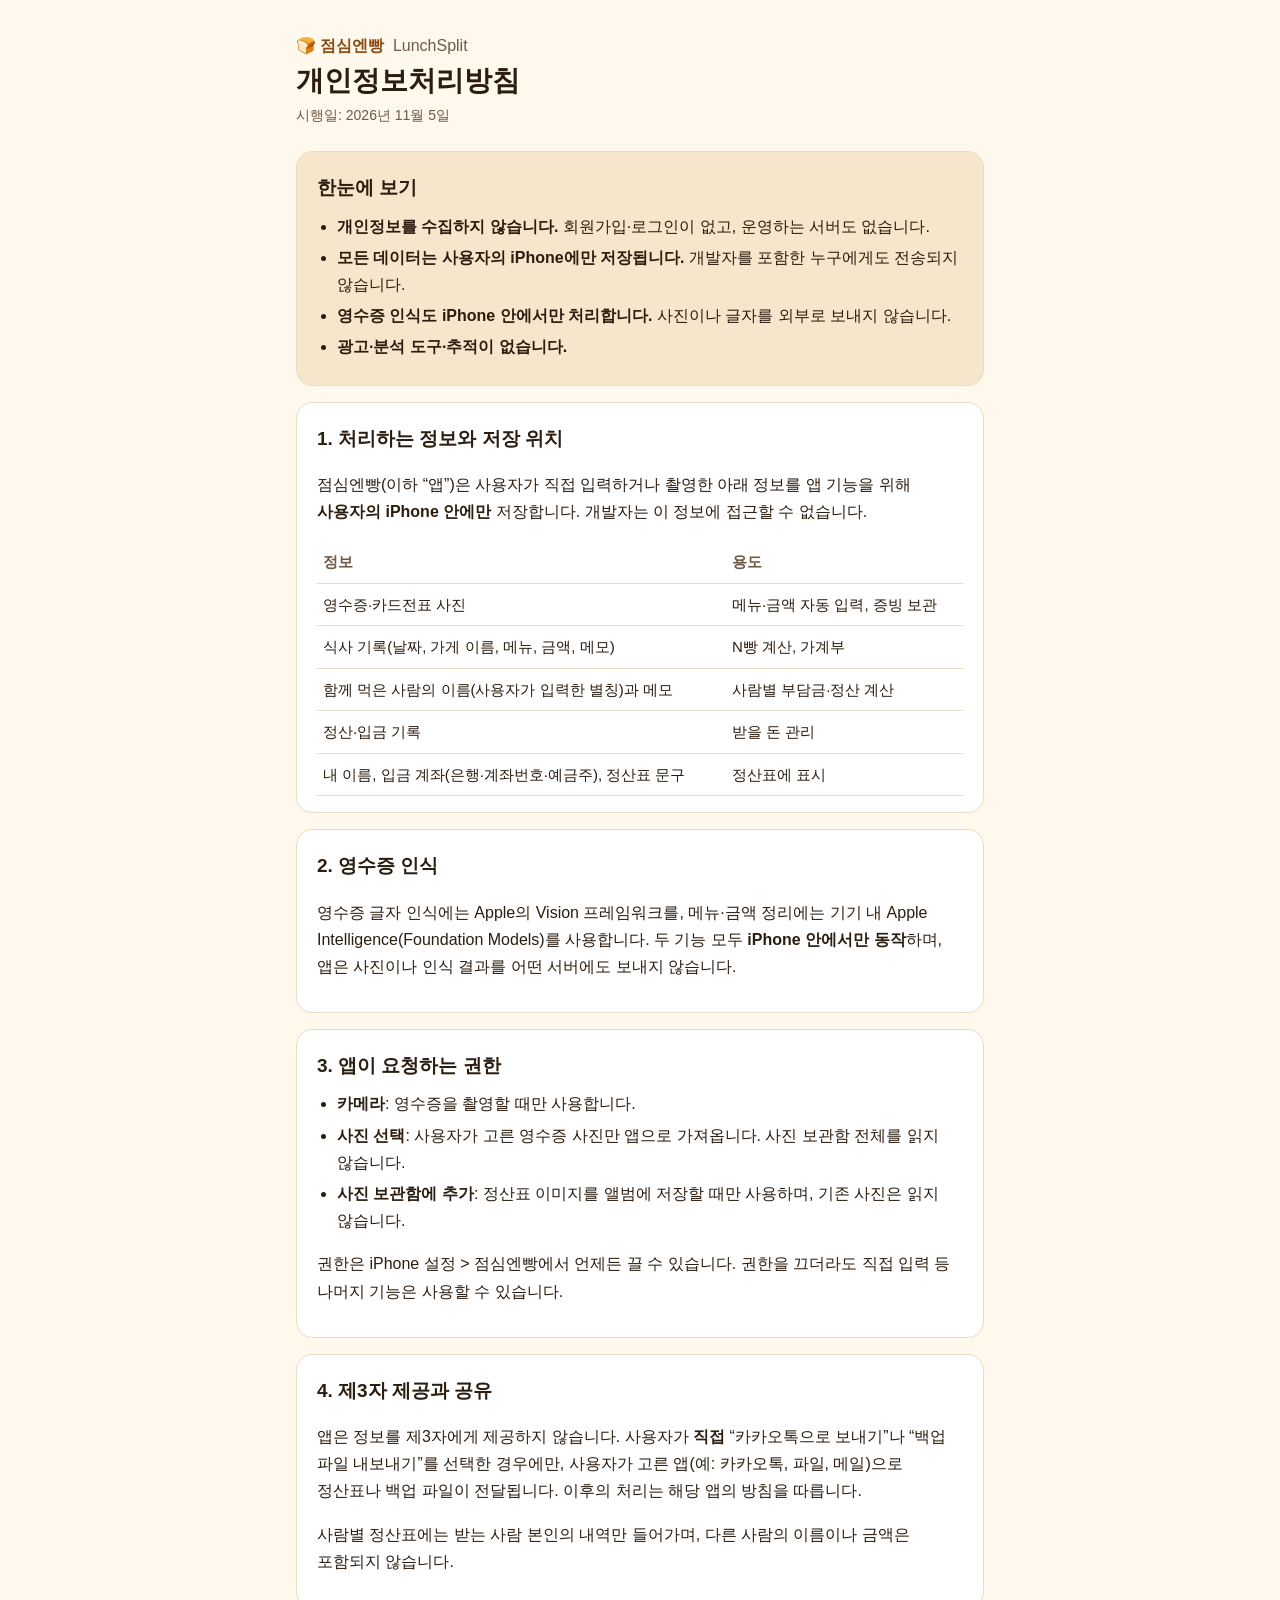
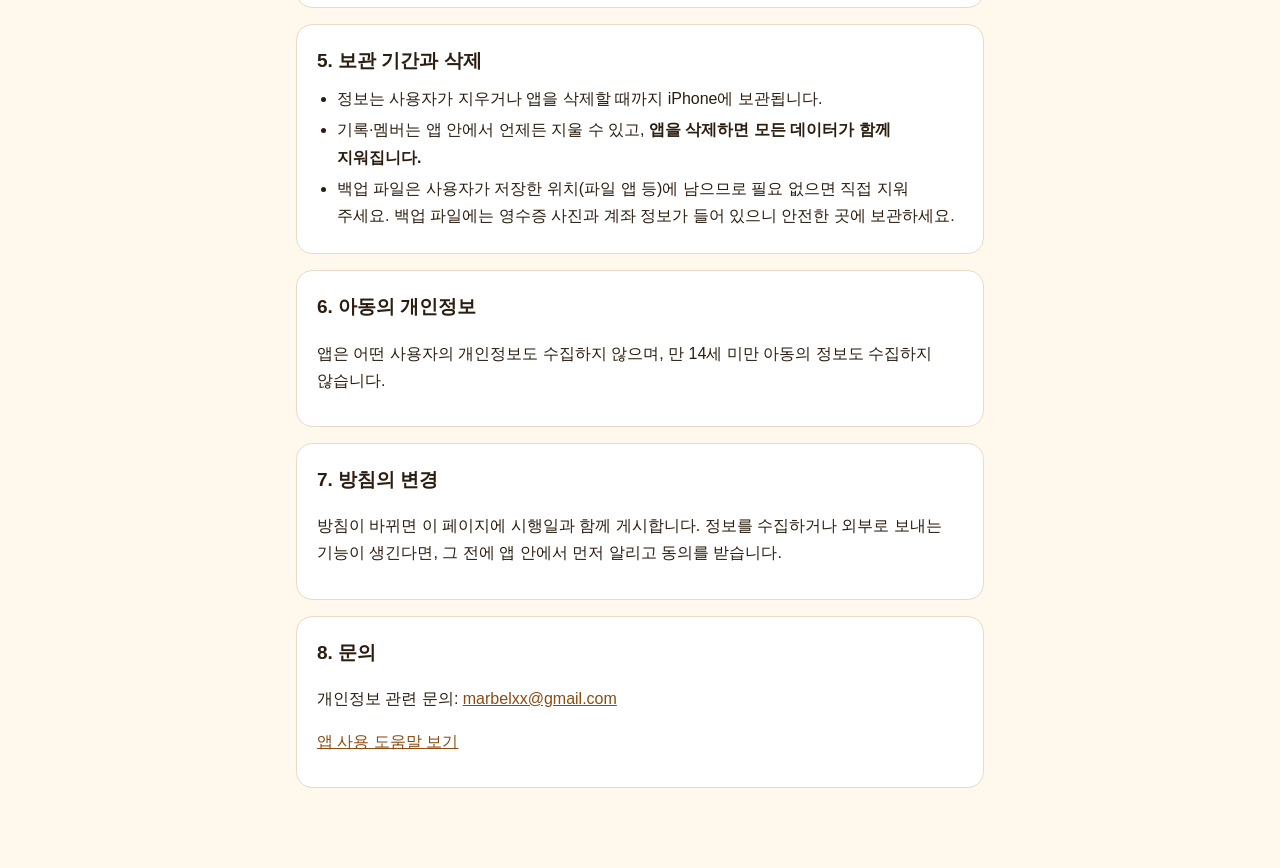
==== index.html @ eba0d2c5 "docs: 점심엔빵 개인정보처리방침·도움말 페이지" ====
<!doctype html>
<html lang="ko">
<head>
  <meta charset="utf-8">
  <meta name="viewport" content="width=device-width, initial-scale=1">
  <title>점심엔빵 개인정보처리방침</title>
  <meta name="description" content="점심엔빵(LunchSplit) iPhone 앱의 개인정보처리방침. 개인정보를 수집하지 않으며 모든 데이터는 사용자의 iPhone에만 저장됩니다.">
  <link rel="stylesheet" href="style.css">
</head>
<body>
  <main>
    <header>
      <p class="app">🍞 점심엔빵 <span>LunchSplit</span></p>
      <h1>개인정보처리방침</h1>
      <p class="meta">시행일: 2026년 11월 5일</p>
    </header>

    <section class="summary">
      <h2>한눈에 보기</h2>
      <ul>
        <li><strong>개인정보를 수집하지 않습니다.</strong> 회원가입·로그인이 없고, 운영하는 서버도 없습니다.</li>
        <li><strong>모든 데이터는 사용자의 iPhone에만 저장됩니다.</strong> 개발자를 포함한 누구에게도 전송되지 않습니다.</li>
        <li><strong>영수증 인식도 iPhone 안에서만 처리합니다.</strong> 사진이나 글자를 외부로 보내지 않습니다.</li>
        <li><strong>광고·분석 도구·추적이 없습니다.</strong></li>
      </ul>
    </section>

    <section>
      <h2>1. 처리하는 정보와 저장 위치</h2>
      <p>점심엔빵(이하 “앱”)은 사용자가 직접 입력하거나 촬영한 아래 정보를 앱 기능을 위해 <strong>사용자의 iPhone 안에만</strong> 저장합니다. 개발자는 이 정보에 접근할 수 없습니다.</p>
      <table>
        <thead><tr><th>정보</th><th>용도</th></tr></thead>
        <tbody>
          <tr><td>영수증·카드전표 사진</td><td>메뉴·금액 자동 입력, 증빙 보관</td></tr>
          <tr><td>식사 기록(날짜, 가게 이름, 메뉴, 금액, 메모)</td><td>N빵 계산, 가계부</td></tr>
          <tr><td>함께 먹은 사람의 이름(사용자가 입력한 별칭)과 메모</td><td>사람별 부담금·정산 계산</td></tr>
          <tr><td>정산·입금 기록</td><td>받을 돈 관리</td></tr>
          <tr><td>내 이름, 입금 계좌(은행·계좌번호·예금주), 정산표 문구</td><td>정산표에 표시</td></tr>
        </tbody>
      </table>
    </section>

    <section>
      <h2>2. 영수증 인식</h2>
      <p>영수증 글자 인식에는 Apple의 Vision 프레임워크를, 메뉴·금액 정리에는 기기 내 Apple Intelligence(Foundation Models)를 사용합니다. 두 기능 모두 <strong>iPhone 안에서만 동작</strong>하며, 앱은 사진이나 인식 결과를 어떤 서버에도 보내지 않습니다.</p>
    </section>

    <section>
      <h2>3. 앱이 요청하는 권한</h2>
      <ul>
        <li><strong>카메라</strong>: 영수증을 촬영할 때만 사용합니다.</li>
        <li><strong>사진 선택</strong>: 사용자가 고른 영수증 사진만 앱으로 가져옵니다. 사진 보관함 전체를 읽지 않습니다.</li>
        <li><strong>사진 보관함에 추가</strong>: 정산표 이미지를 앨범에 저장할 때만 사용하며, 기존 사진은 읽지 않습니다.</li>
      </ul>
      <p>권한은 iPhone 설정 &gt; 점심엔빵에서 언제든 끌 수 있습니다. 권한을 끄더라도 직접 입력 등 나머지 기능은 사용할 수 있습니다.</p>
    </section>

    <section>
      <h2>4. 제3자 제공과 공유</h2>
      <p>앱은 정보를 제3자에게 제공하지 않습니다. 사용자가 <strong>직접</strong> “카카오톡으로 보내기”나 “백업 파일 내보내기”를 선택한 경우에만, 사용자가 고른 앱(예: 카카오톡, 파일, 메일)으로 정산표나 백업 파일이 전달됩니다. 이후의 처리는 해당 앱의 방침을 따릅니다.</p>
      <p>사람별 정산표에는 받는 사람 본인의 내역만 들어가며, 다른 사람의 이름이나 금액은 포함되지 않습니다.</p>
    </section>

    <section>
      <h2>5. 보관 기간과 삭제</h2>
      <ul>
        <li>정보는 사용자가 지우거나 앱을 삭제할 때까지 iPhone에 보관됩니다.</li>
        <li>기록·멤버는 앱 안에서 언제든 지울 수 있고, <strong>앱을 삭제하면 모든 데이터가 함께 지워집니다.</strong></li>
        <li>백업 파일은 사용자가 저장한 위치(파일 앱 등)에 남으므로 필요 없으면 직접 지워 주세요. 백업 파일에는 영수증 사진과 계좌 정보가 들어 있으니 안전한 곳에 보관하세요.</li>
      </ul>
    </section>

    <section>
      <h2>6. 아동의 개인정보</h2>
      <p>앱은 어떤 사용자의 개인정보도 수집하지 않으며, 만 14세 미만 아동의 정보도 수집하지 않습니다.</p>
    </section>

    <section>
      <h2>7. 방침의 변경</h2>
      <p>방침이 바뀌면 이 페이지에 시행일과 함께 게시합니다. 정보를 수집하거나 외부로 보내는 기능이 생긴다면, 그 전에 앱 안에서 먼저 알리고 동의를 받습니다.</p>
    </section>

    <section>
      <h2>8. 문의</h2>
      <p>개인정보 관련 문의: <a href="mailto:marbelxx@gmail.com">marbelxx@gmail.com</a></p>
      <p><a href="support.html">앱 사용 도움말 보기</a></p>
    </section>
  </main>
</body>
</html>
---- style.css ----
:root {
  --bg: #FFF8EC;
  --surface: #FFFFFF;
  --text: #2B1D10;
  --subtext: #6E5A45;
  --brand: #8A4B12;
  --line: #EADBC4;
  --soft: #F6E6CC;
}

@media (prefers-color-scheme: dark) {
  :root {
    --bg: #1A1510;
    --surface: #2A221A;
    --text: #F5ECDF;
    --subtext: #B8A893;
    --brand: #E8B472;
    --line: #3A3026;
    --soft: #3A2C1D;
  }
}

* { box-sizing: border-box; }

body {
  margin: 0;
  background: var(--bg);
  color: var(--text);
  font: 16px/1.7 -apple-system, BlinkMacSystemFont, "Apple SD Gothic Neo", "Pretendard", "Noto Sans KR", sans-serif;
  word-break: keep-all;
}

main {
  max-width: 720px;
  margin: 0 auto;
  padding: 32px 16px 64px;
}

header { margin-bottom: 24px; }
.app { margin: 0; color: var(--brand); font-weight: 700; }
.app span { color: var(--subtext); font-weight: 500; margin-left: 4px; }
h1 { margin: 4px 0; font-size: 28px; line-height: 1.3; }
.meta { margin: 0; color: var(--subtext); font-size: 14px; }

section {
  background: var(--surface);
  border: 1px solid var(--line);
  border-radius: 16px;
  padding: 16px 20px;
  margin-bottom: 16px;
}

section.summary { background: var(--soft); }
h2 { font-size: 19px; margin: 4px 0 8px; }
h3 { font-size: 16px; margin: 16px 0 4px; }
ul { padding-left: 20px; margin: 8px 0; }
li { margin: 4px 0; }
a { color: var(--brand); }

table { width: 100%; border-collapse: collapse; font-size: 15px; }
th, td { text-align: left; padding: 8px 6px; border-bottom: 1px solid var(--line); vertical-align: top; }
th { color: var(--subtext); font-weight: 600; }
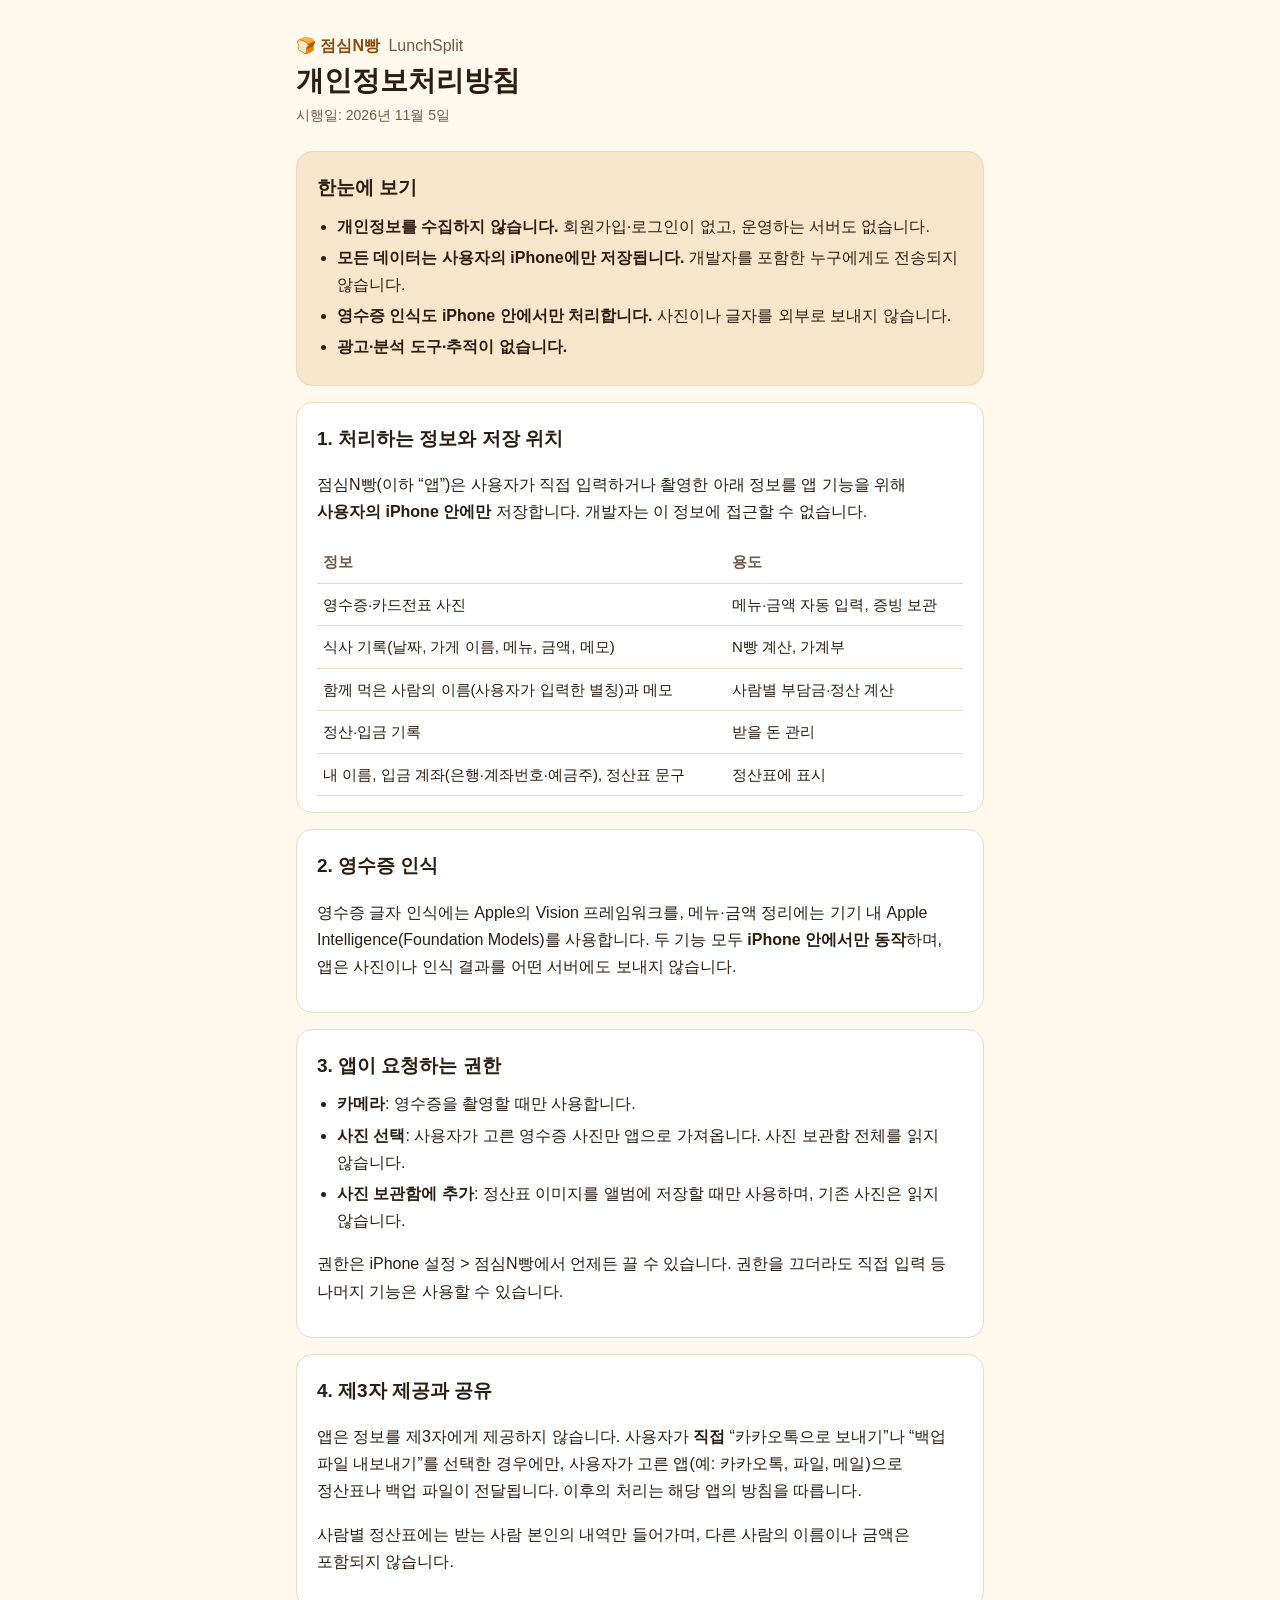
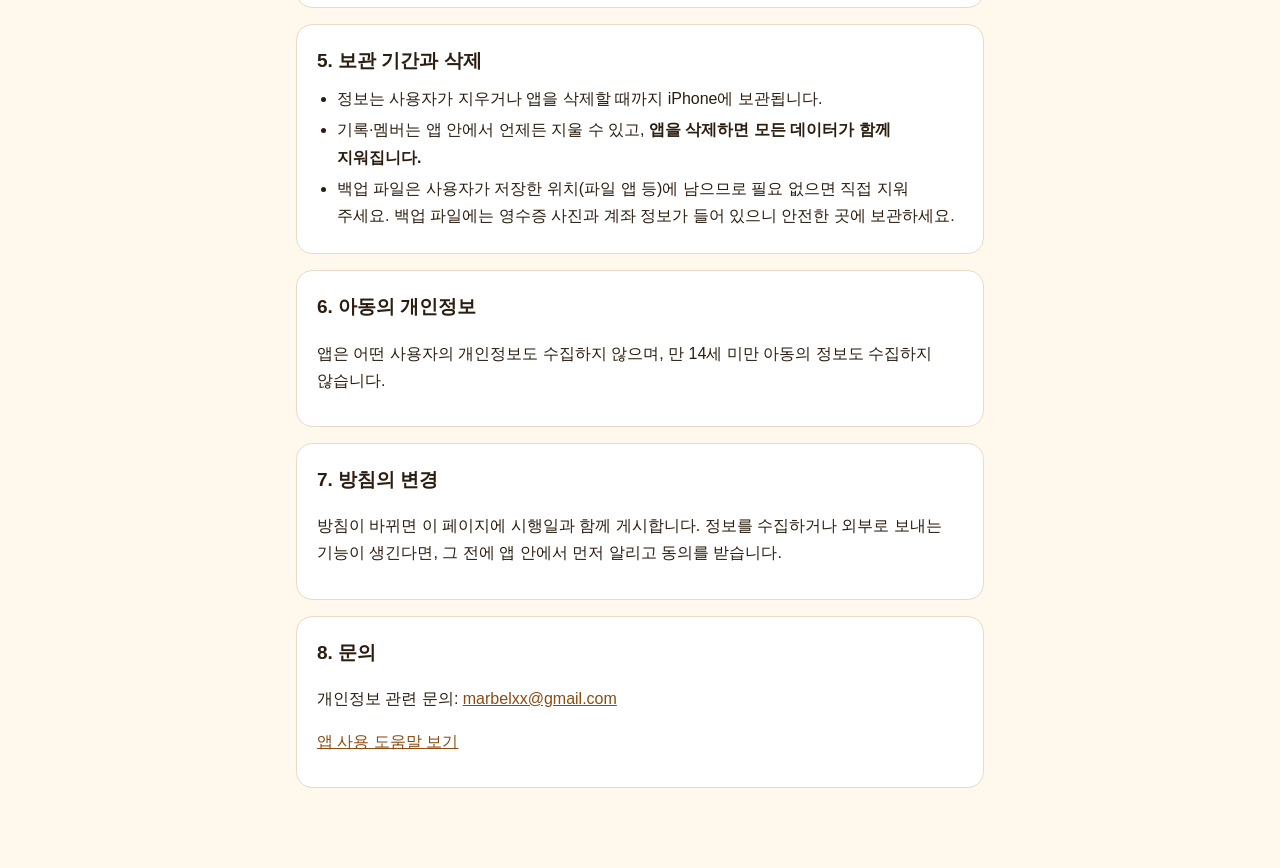
==== commit f734e975: "docs: 앱 이름을 점심N빵으로 변경" ====
--- a/index.html
+++ b/index.html
@@ -3,14 +3,14 @@
 <head>
   <meta charset="utf-8">
   <meta name="viewport" content="width=device-width, initial-scale=1">
-  <title>점심엔빵 개인정보처리방침</title>
-  <meta name="description" content="점심엔빵(LunchSplit) iPhone 앱의 개인정보처리방침. 개인정보를 수집하지 않으며 모든 데이터는 사용자의 iPhone에만 저장됩니다.">
+  <title>점심N빵 개인정보처리방침</title>
+  <meta name="description" content="점심N빵(LunchSplit) iPhone 앱의 개인정보처리방침. 개인정보를 수집하지 않으며 모든 데이터는 사용자의 iPhone에만 저장됩니다.">
   <link rel="stylesheet" href="style.css">
 </head>
 <body>
   <main>
     <header>
-      <p class="app">🍞 점심엔빵 <span>LunchSplit</span></p>
+      <p class="app">🍞 점심N빵 <span>LunchSplit</span></p>
       <h1>개인정보처리방침</h1>
       <p class="meta">시행일: 2026년 11월 5일</p>
     </header>
@@ -27,7 +27,7 @@
 
     <section>
       <h2>1. 처리하는 정보와 저장 위치</h2>
-      <p>점심엔빵(이하 “앱”)은 사용자가 직접 입력하거나 촬영한 아래 정보를 앱 기능을 위해 <strong>사용자의 iPhone 안에만</strong> 저장합니다. 개발자는 이 정보에 접근할 수 없습니다.</p>
+      <p>점심N빵(이하 “앱”)은 사용자가 직접 입력하거나 촬영한 아래 정보를 앱 기능을 위해 <strong>사용자의 iPhone 안에만</strong> 저장합니다. 개발자는 이 정보에 접근할 수 없습니다.</p>
       <table>
         <thead><tr><th>정보</th><th>용도</th></tr></thead>
         <tbody>
@@ -52,7 +52,7 @@
         <li><strong>사진 선택</strong>: 사용자가 고른 영수증 사진만 앱으로 가져옵니다. 사진 보관함 전체를 읽지 않습니다.</li>
         <li><strong>사진 보관함에 추가</strong>: 정산표 이미지를 앨범에 저장할 때만 사용하며, 기존 사진은 읽지 않습니다.</li>
       </ul>
-      <p>권한은 iPhone 설정 &gt; 점심엔빵에서 언제든 끌 수 있습니다. 권한을 끄더라도 직접 입력 등 나머지 기능은 사용할 수 있습니다.</p>
+      <p>권한은 iPhone 설정 &gt; 점심N빵에서 언제든 끌 수 있습니다. 권한을 끄더라도 직접 입력 등 나머지 기능은 사용할 수 있습니다.</p>
     </section>
 
     <section>
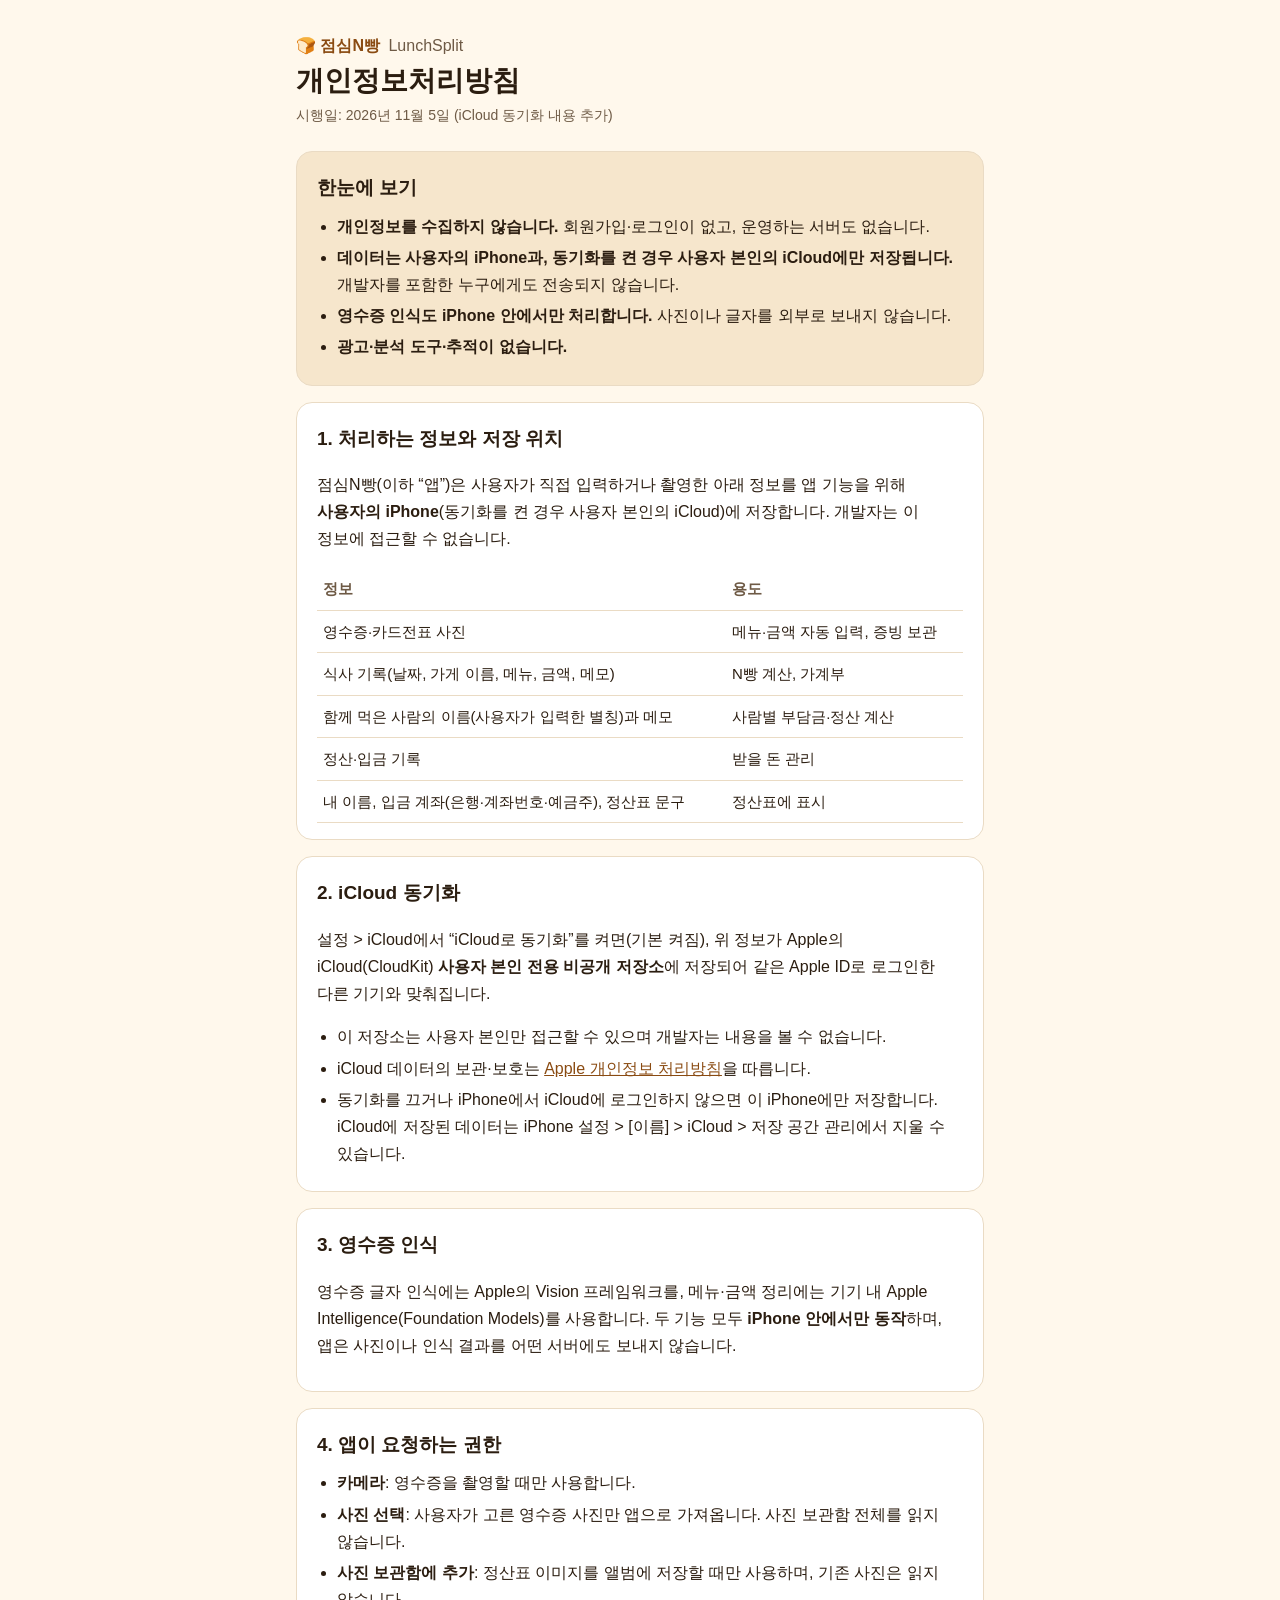
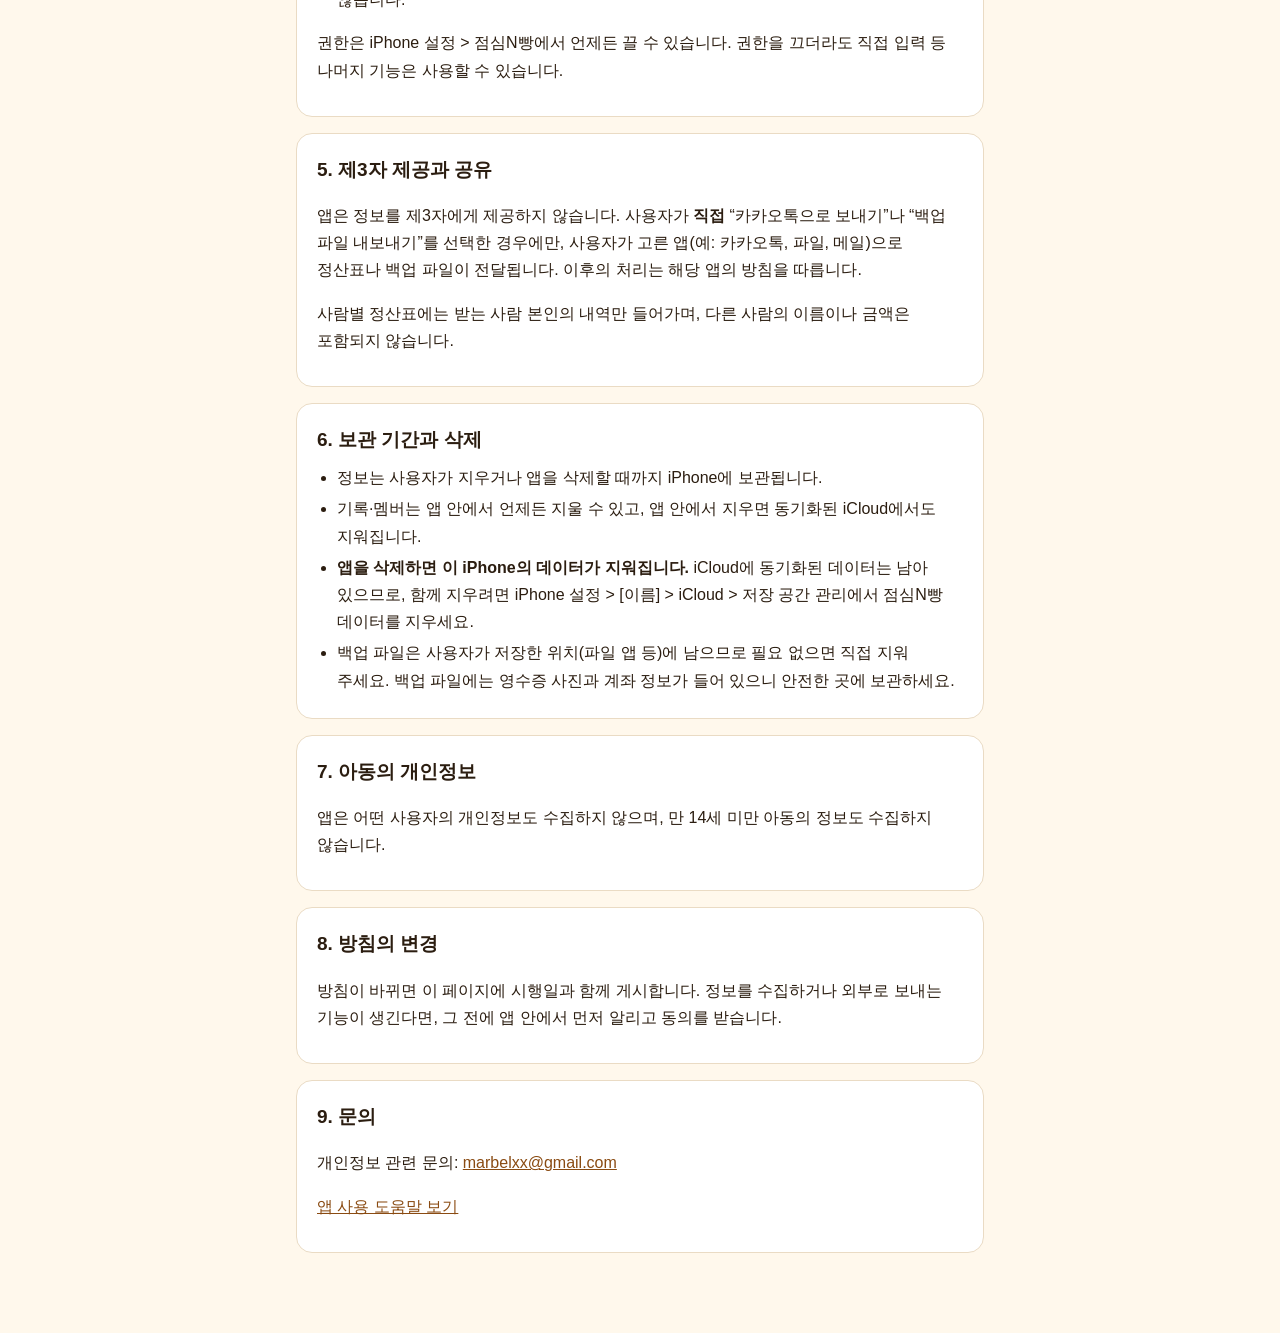
==== commit 0f90d9ce: "docs: iCloud 동기화 내용 추가" ====
--- a/index.html
+++ b/index.html
@@ -12,14 +12,14 @@
     <header>
       <p class="app">🍞 점심N빵 <span>LunchSplit</span></p>
       <h1>개인정보처리방침</h1>
-      <p class="meta">시행일: 2026년 11월 5일</p>
+      <p class="meta">시행일: 2026년 11월 5일 (iCloud 동기화 내용 추가)</p>
     </header>
 
     <section class="summary">
       <h2>한눈에 보기</h2>
       <ul>
         <li><strong>개인정보를 수집하지 않습니다.</strong> 회원가입·로그인이 없고, 운영하는 서버도 없습니다.</li>
-        <li><strong>모든 데이터는 사용자의 iPhone에만 저장됩니다.</strong> 개발자를 포함한 누구에게도 전송되지 않습니다.</li>
+        <li><strong>데이터는 사용자의 iPhone과, 동기화를 켠 경우 사용자 본인의 iCloud에만 저장됩니다.</strong> 개발자를 포함한 누구에게도 전송되지 않습니다.</li>
         <li><strong>영수증 인식도 iPhone 안에서만 처리합니다.</strong> 사진이나 글자를 외부로 보내지 않습니다.</li>
         <li><strong>광고·분석 도구·추적이 없습니다.</strong></li>
       </ul>
@@ -27,7 +27,7 @@
 
     <section>
       <h2>1. 처리하는 정보와 저장 위치</h2>
-      <p>점심N빵(이하 “앱”)은 사용자가 직접 입력하거나 촬영한 아래 정보를 앱 기능을 위해 <strong>사용자의 iPhone 안에만</strong> 저장합니다. 개발자는 이 정보에 접근할 수 없습니다.</p>
+      <p>점심N빵(이하 “앱”)은 사용자가 직접 입력하거나 촬영한 아래 정보를 앱 기능을 위해 <strong>사용자의 iPhone</strong>(동기화를 켠 경우 사용자 본인의 iCloud)에 저장합니다. 개발자는 이 정보에 접근할 수 없습니다.</p>
       <table>
         <thead><tr><th>정보</th><th>용도</th></tr></thead>
         <tbody>
@@ -41,12 +41,22 @@
     </section>
 
     <section>
-      <h2>2. 영수증 인식</h2>
+      <h2>2. iCloud 동기화</h2>
+      <p>설정 &gt; iCloud에서 “iCloud로 동기화”를 켜면(기본 켜짐), 위 정보가 Apple의 iCloud(CloudKit) <strong>사용자 본인 전용 비공개 저장소</strong>에 저장되어 같은 Apple ID로 로그인한 다른 기기와 맞춰집니다.</p>
+      <ul>
+        <li>이 저장소는 사용자 본인만 접근할 수 있으며 개발자는 내용을 볼 수 없습니다.</li>
+        <li>iCloud 데이터의 보관·보호는 <a href="https://www.apple.com/kr/legal/privacy/">Apple 개인정보 처리방침</a>을 따릅니다.</li>
+        <li>동기화를 끄거나 iPhone에서 iCloud에 로그인하지 않으면 이 iPhone에만 저장합니다. iCloud에 저장된 데이터는 iPhone 설정 &gt; [이름] &gt; iCloud &gt; 저장 공간 관리에서 지울 수 있습니다.</li>
+      </ul>
+    </section>
+
+    <section>
+      <h2>3. 영수증 인식</h2>
       <p>영수증 글자 인식에는 Apple의 Vision 프레임워크를, 메뉴·금액 정리에는 기기 내 Apple Intelligence(Foundation Models)를 사용합니다. 두 기능 모두 <strong>iPhone 안에서만 동작</strong>하며, 앱은 사진이나 인식 결과를 어떤 서버에도 보내지 않습니다.</p>
     </section>
 
     <section>
-      <h2>3. 앱이 요청하는 권한</h2>
+      <h2>4. 앱이 요청하는 권한</h2>
       <ul>
         <li><strong>카메라</strong>: 영수증을 촬영할 때만 사용합니다.</li>
         <li><strong>사진 선택</strong>: 사용자가 고른 영수증 사진만 앱으로 가져옵니다. 사진 보관함 전체를 읽지 않습니다.</li>
@@ -56,32 +66,33 @@
     </section>
 
     <section>
-      <h2>4. 제3자 제공과 공유</h2>
+      <h2>5. 제3자 제공과 공유</h2>
       <p>앱은 정보를 제3자에게 제공하지 않습니다. 사용자가 <strong>직접</strong> “카카오톡으로 보내기”나 “백업 파일 내보내기”를 선택한 경우에만, 사용자가 고른 앱(예: 카카오톡, 파일, 메일)으로 정산표나 백업 파일이 전달됩니다. 이후의 처리는 해당 앱의 방침을 따릅니다.</p>
       <p>사람별 정산표에는 받는 사람 본인의 내역만 들어가며, 다른 사람의 이름이나 금액은 포함되지 않습니다.</p>
     </section>
 
     <section>
-      <h2>5. 보관 기간과 삭제</h2>
+      <h2>6. 보관 기간과 삭제</h2>
       <ul>
         <li>정보는 사용자가 지우거나 앱을 삭제할 때까지 iPhone에 보관됩니다.</li>
-        <li>기록·멤버는 앱 안에서 언제든 지울 수 있고, <strong>앱을 삭제하면 모든 데이터가 함께 지워집니다.</strong></li>
+        <li>기록·멤버는 앱 안에서 언제든 지울 수 있고, 앱 안에서 지우면 동기화된 iCloud에서도 지워집니다.</li>
+        <li><strong>앱을 삭제하면 이 iPhone의 데이터가 지워집니다.</strong> iCloud에 동기화된 데이터는 남아 있으므로, 함께 지우려면 iPhone 설정 &gt; [이름] &gt; iCloud &gt; 저장 공간 관리에서 점심N빵 데이터를 지우세요.</li>
         <li>백업 파일은 사용자가 저장한 위치(파일 앱 등)에 남으므로 필요 없으면 직접 지워 주세요. 백업 파일에는 영수증 사진과 계좌 정보가 들어 있으니 안전한 곳에 보관하세요.</li>
       </ul>
     </section>
 
     <section>
-      <h2>6. 아동의 개인정보</h2>
+      <h2>7. 아동의 개인정보</h2>
       <p>앱은 어떤 사용자의 개인정보도 수집하지 않으며, 만 14세 미만 아동의 정보도 수집하지 않습니다.</p>
     </section>
 
     <section>
-      <h2>7. 방침의 변경</h2>
+      <h2>8. 방침의 변경</h2>
       <p>방침이 바뀌면 이 페이지에 시행일과 함께 게시합니다. 정보를 수집하거나 외부로 보내는 기능이 생긴다면, 그 전에 앱 안에서 먼저 알리고 동의를 받습니다.</p>
     </section>
 
     <section>
-      <h2>8. 문의</h2>
+      <h2>9. 문의</h2>
       <p>개인정보 관련 문의: <a href="mailto:marbelxx@gmail.com">marbelxx@gmail.com</a></p>
       <p><a href="support.html">앱 사용 도움말 보기</a></p>
     </section>
